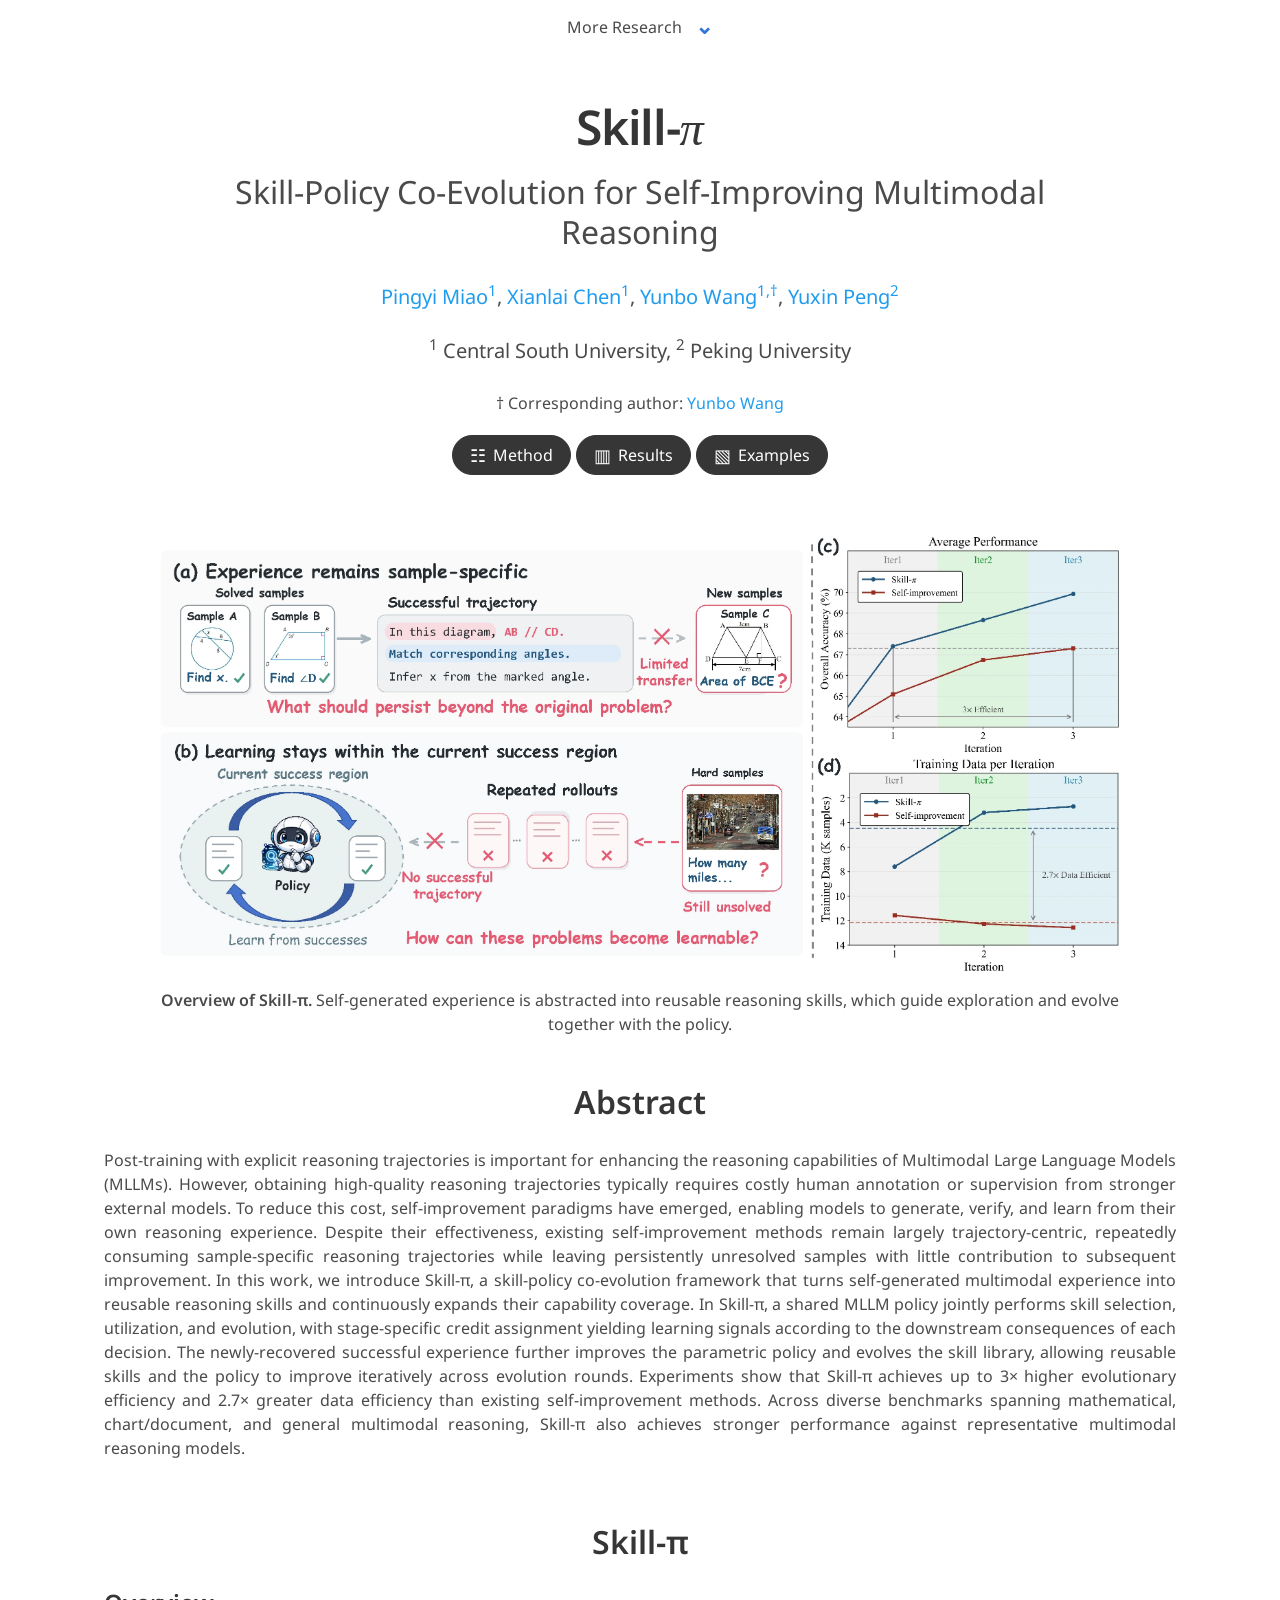
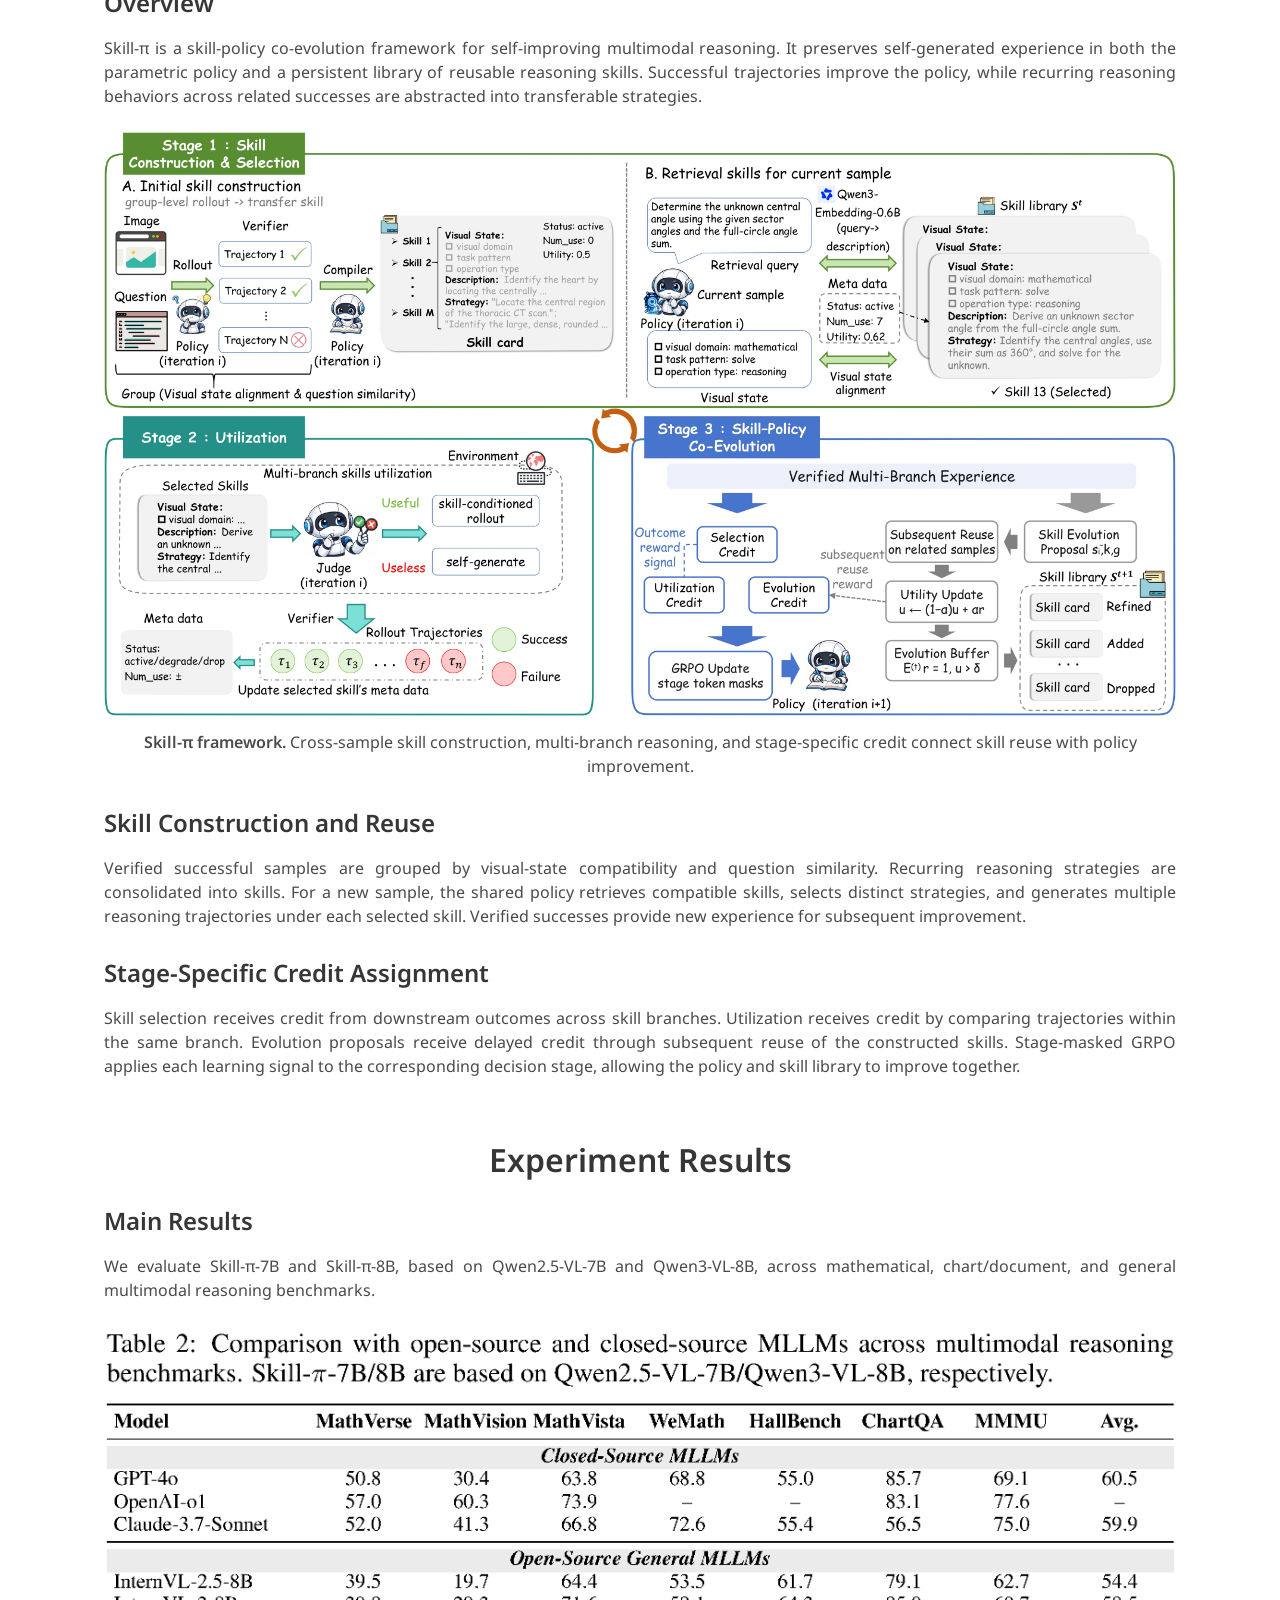
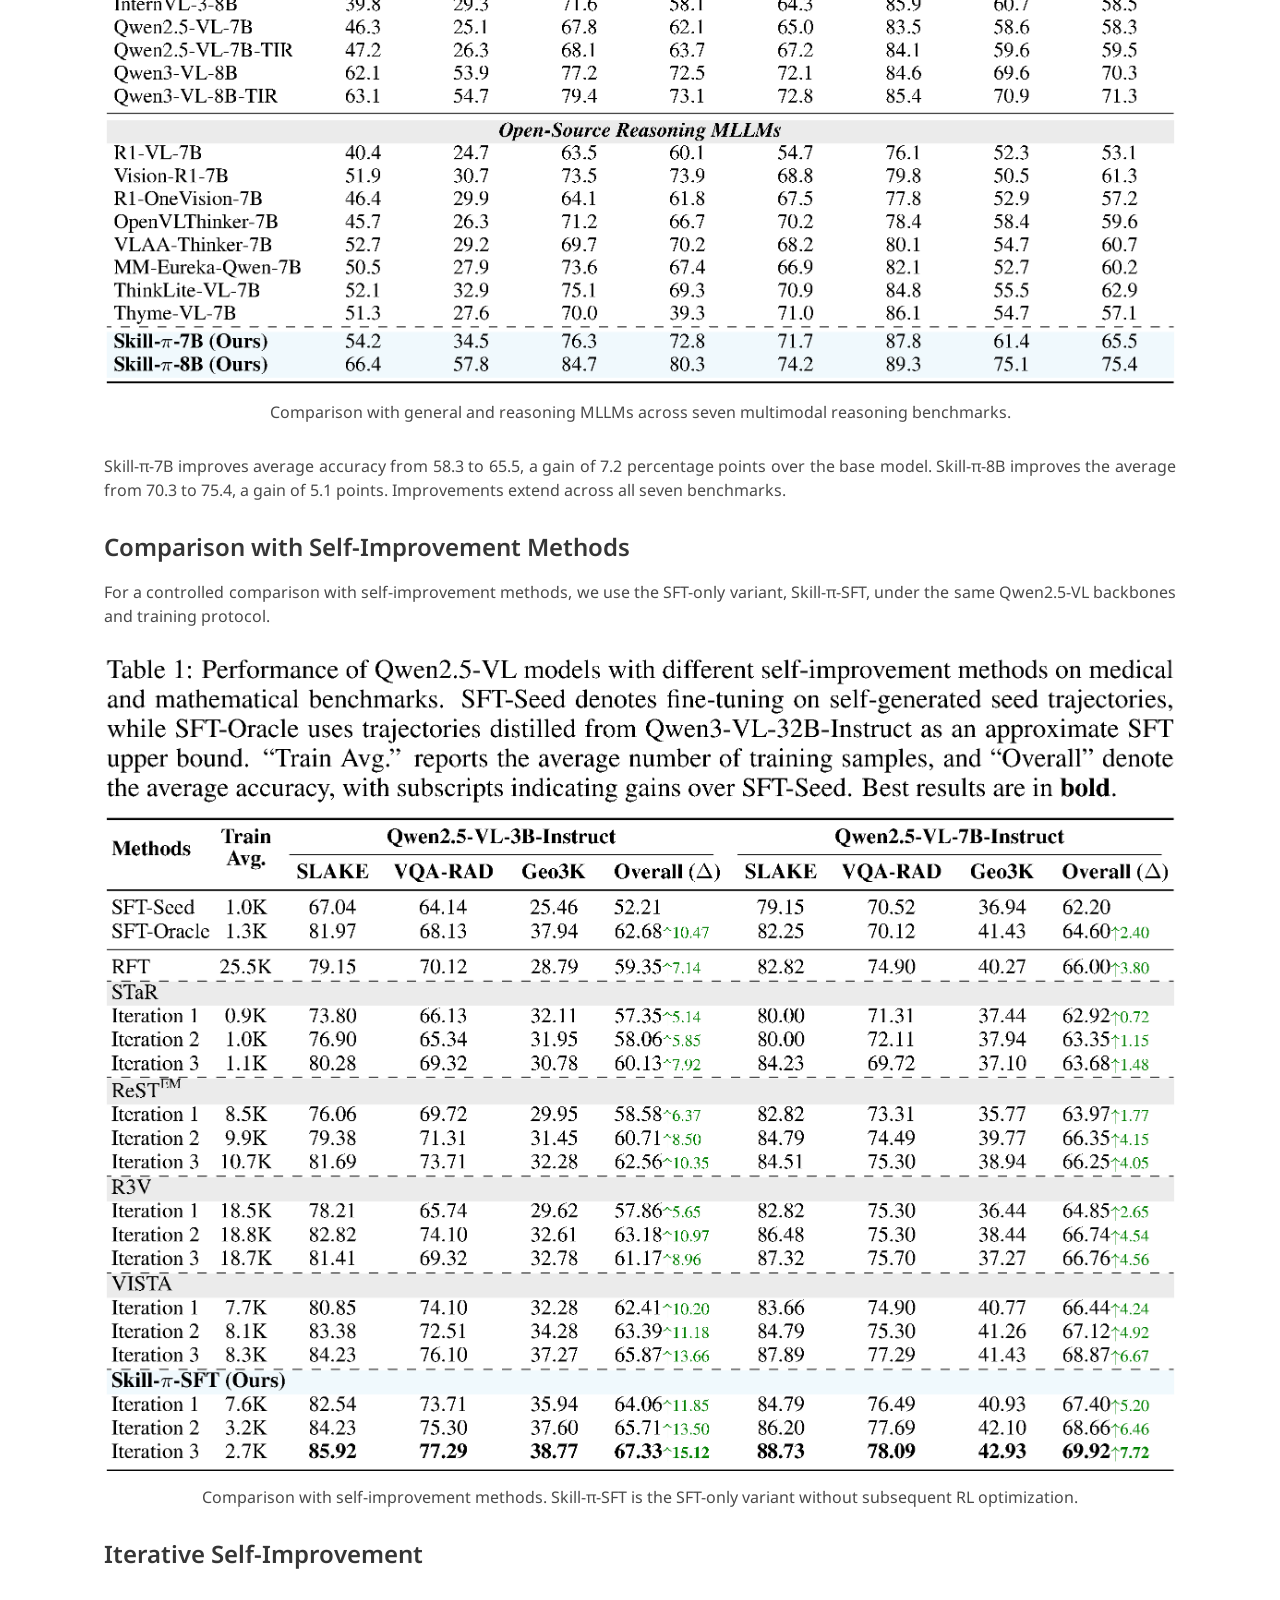
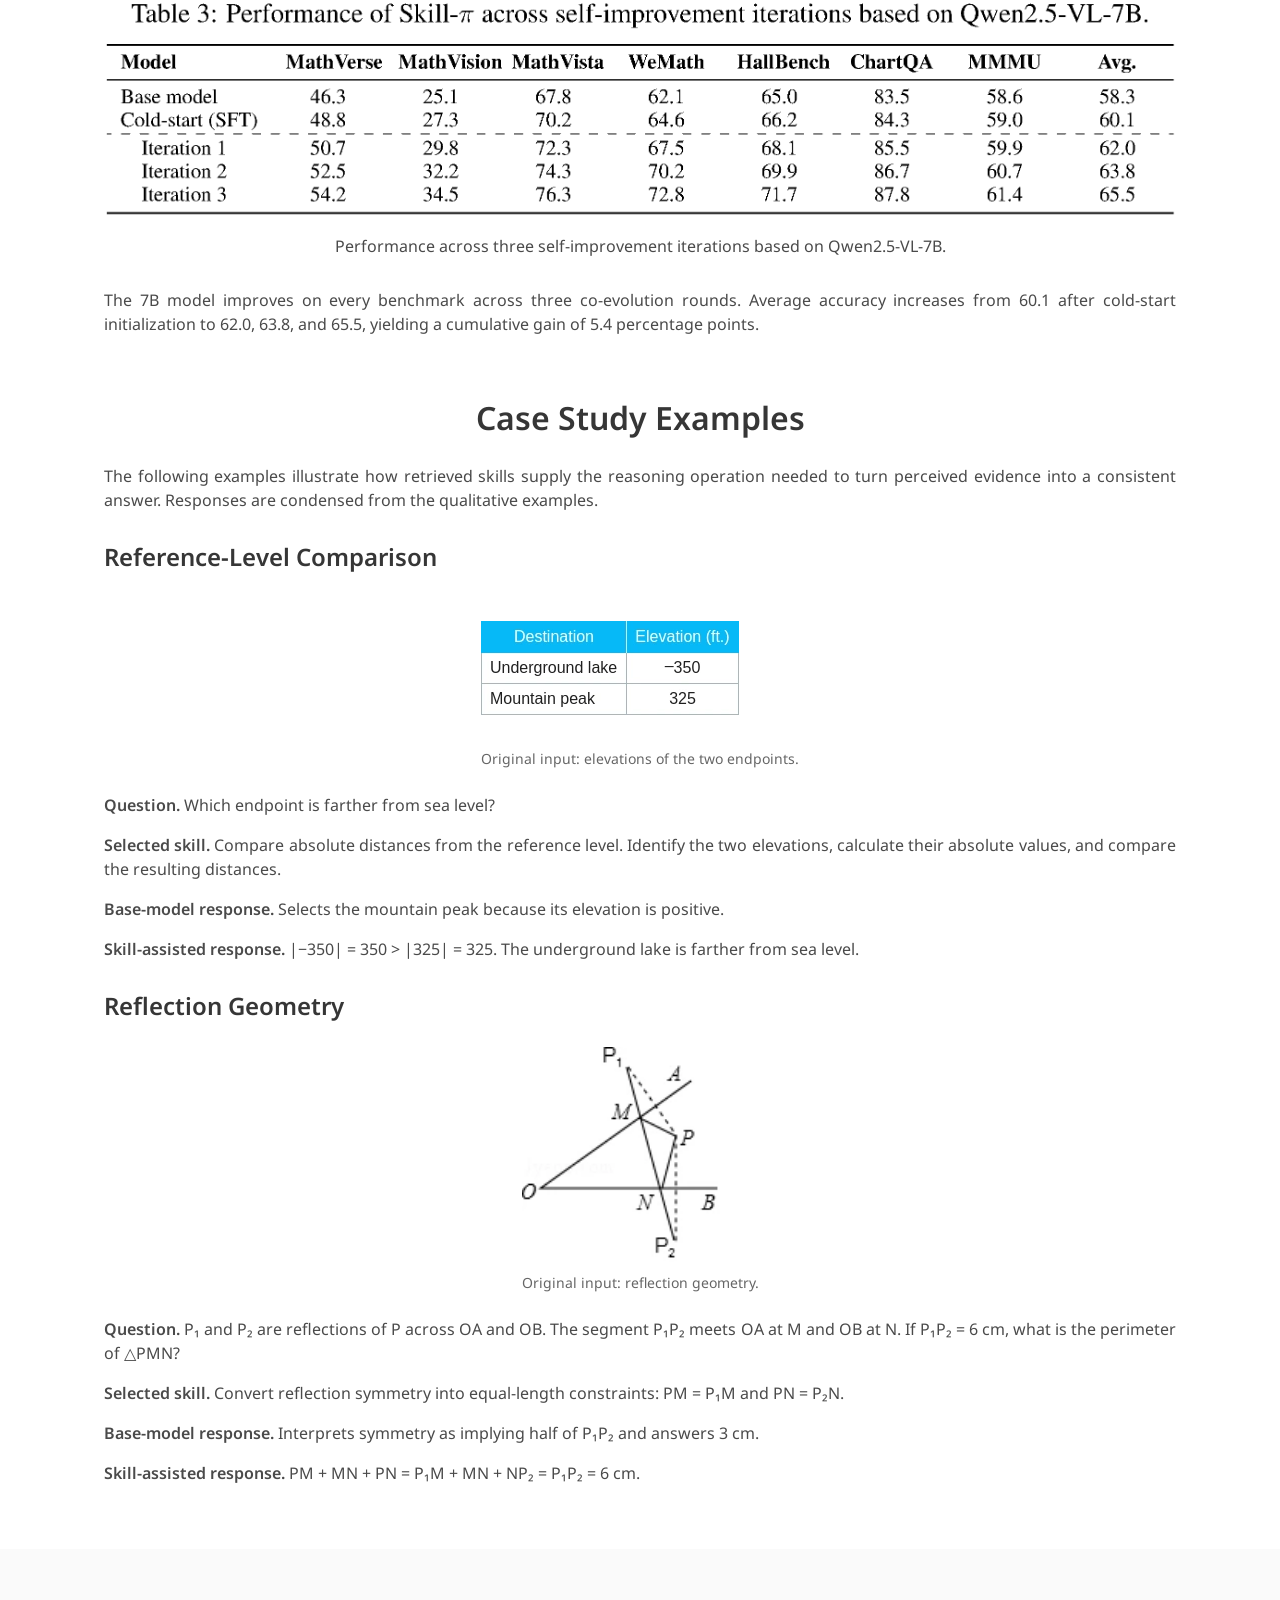
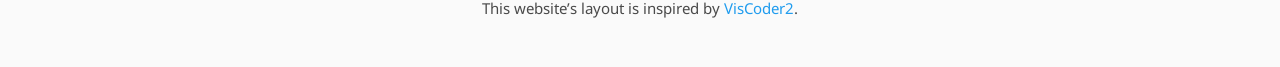
==== Skill-pi/index.html @ 2d47c93f "Publish Skill-pi project page" ====
<!doctype html>
<html lang="en">
<head>
  <meta charset="utf-8">
  <meta name="viewport" content="width=device-width, initial-scale=1">
  <meta name="theme-color" content="#ffffff">
  <meta name="description" content="Skill-π: Skill-Policy Co-Evolution for Self-Improving Multimodal Reasoning.">
  <meta property="og:title" content="Skill-π: Skill-Policy Co-Evolution">
  <meta property="og:description" content="Turning self-generated multimodal experience into reusable reasoning skills.">
  <meta property="og:type" content="website">
  <meta property="og:image" content="https://miaopingyi.github.io/Skill-pi/assets/motivation.webp">
  <meta property="og:url" content="https://miaopingyi.github.io/Skill-pi/">
  <link rel="canonical" href="https://miaopingyi.github.io/Skill-pi/">
  <title>Skill-π</title>
  <link rel="icon" href="assets/favicon.svg" type="image/svg+xml">
  <link rel="stylesheet" href="styles.css">
  <script src="app.js" defer></script>
</head>
<body>
  <a class="skip-link" href="#main">Skip to content</a>
  <nav class="top-navigation" aria-label="More research">
    <details class="research-menu"><summary>More Research <span aria-hidden="true">⌄</span></summary><div class="research-dropdown"><a href="https://github.com/Miaopingyi" target="_blank" rel="noopener noreferrer">Miaopingyi on GitHub</a></div></details>
  </nav>
  <main id="main">
    <header class="publication-header">
      <h1>Skill-<span class="pi">π</span></h1>
      <h2 class="publication-subtitle">Skill-Policy Co-Evolution for Self-Improving Multimodal Reasoning</h2>
      <div class="publication-authors">
        <a href="https://openreview.net/profile?id=~Pingyi_Miao1" target="_blank" rel="noopener noreferrer">Pingyi Miao<sup>1</sup></a>,
        <a href="https://openreview.net/profile?id=~Xianlai_Chen1" target="_blank" rel="noopener noreferrer">Xianlai Chen<sup>1</sup></a>,
        <a href="https://openreview.net/profile?id=~Yunbo_Wang5" target="_blank" rel="noopener noreferrer">Yunbo Wang<sup>1,†</sup></a>,
        <a href="https://openreview.net/profile?id=~Yuxin_Peng1" target="_blank" rel="noopener noreferrer">Yuxin Peng<sup>2</sup></a>
      </div>
      <p class="publication-affiliations"><span><sup>1</sup> Central South University</span>, <span><sup>2</sup> Peking University</span></p>
      <p class="correspondence">† Corresponding author: <a href="https://openreview.net/profile?id=~Yunbo_Wang5" target="_blank" rel="noopener noreferrer">Yunbo Wang</a></p>
      <div class="publication-links"><a href="#method"><span aria-hidden="true">☷</span> Method</a><a href="#results"><span aria-hidden="true">▥</span> Results</a><a href="#examples"><span aria-hidden="true">▧</span> Examples</a></div>
    </header>
    <div class="teaser"><figure>
      <button class="figure-link" data-image="assets/motivation.webp" data-kind="paper" data-alt="Figure 1. Sample-specific trajectories, unresolved problems, and evolutionary and data efficiency comparisons." aria-label="Enlarge motivation figure" title="Click to enlarge">
        <img src="assets/motivation.webp" width="2795" height="1271" alt="Figure 1. Sample-specific trajectories, unresolved problems, and evolutionary and data efficiency comparisons.">
      </button>
      <figcaption><b>Overview of Skill-π.</b> Self-generated experience is abstracted into reusable reasoning skills, which guide exploration and evolve together with the policy.</figcaption>
    </figure></div>

    <section class="paper-section" id="abstract">
      <h2>Abstract</h2>
      <div class="content"><p>Post-training with explicit reasoning trajectories is important for enhancing the reasoning capabilities of Multimodal Large Language Models (MLLMs). However, obtaining high-quality reasoning trajectories typically requires costly human annotation or supervision from stronger external models. To reduce this cost, self-improvement paradigms have emerged, enabling models to generate, verify, and learn from their own reasoning experience. Despite their effectiveness, existing self-improvement methods remain largely trajectory-centric, repeatedly consuming sample-specific reasoning trajectories while leaving persistently unresolved samples with little contribution to subsequent improvement. In this work, we introduce Skill-π, a skill-policy co-evolution framework that turns self-generated multimodal experience into reusable reasoning skills and continuously expands their capability coverage. In Skill-π, a shared MLLM policy jointly performs skill selection, utilization, and evolution, with stage-specific credit assignment yielding learning signals according to the downstream consequences of each decision. The newly-recovered successful experience further improves the parametric policy and evolves the skill library, allowing reusable skills and the policy to improve iteratively across evolution rounds. Experiments show that Skill-π achieves up to 3× higher evolutionary efficiency and 2.7× greater data efficiency than existing self-improvement methods. Across diverse benchmarks spanning mathematical, chart/document, and general multimodal reasoning, Skill-π also achieves stronger performance against representative multimodal reasoning models.</p></div>
    </section>

    <section class="paper-section" id="method">
      <h2>Skill-π</h2>
      <div class="content">
        <h3>Overview</h3>
        <p>Skill-π is a skill-policy co-evolution framework for self-improving multimodal reasoning. It preserves self-generated experience in both the parametric policy and a persistent library of reusable reasoning skills. Successful trajectories improve the policy, while recurring reasoning behaviors across related successes are abstracted into transferable strategies.</p>
        <figure>
      <button class="figure-link" data-image="assets/framework.webp" data-kind="paper" data-alt="Figure 2. Skill construction and selection, utilization, and skill-policy co-evolution with stage-specific credit." aria-label="Enlarge framework figure" title="Click to enlarge">
        <img src="assets/framework.webp" width="3600" height="1964" loading="lazy" alt="Figure 2. Skill construction and selection, utilization, and skill-policy co-evolution with stage-specific credit.">
      </button>
      <figcaption><b>Skill-π framework.</b> Cross-sample skill construction, multi-branch reasoning, and stage-specific credit connect skill reuse with policy improvement.</figcaption>
    </figure>
        <h3>Skill Construction and Reuse</h3>
        <p>Verified successful samples are grouped by visual-state compatibility and question similarity. Recurring reasoning strategies are consolidated into skills. For a new sample, the shared policy retrieves compatible skills, selects distinct strategies, and generates multiple reasoning trajectories under each selected skill. Verified successes provide new experience for subsequent improvement.</p>
        <h3>Stage-Specific Credit Assignment</h3>
        <p>Skill selection receives credit from downstream outcomes across skill branches. Utilization receives credit by comparing trajectories within the same branch. Evolution proposals receive delayed credit through subsequent reuse of the constructed skills. Stage-masked GRPO applies each learning signal to the corresponding decision stage, allowing the policy and skill library to improve together.</p>
      </div>
    </section>

    <section class="paper-section" id="results">
      <h2>Experiment Results</h2>
      <div class="content">
        <h3>Main Results</h3>
        <p>We evaluate Skill-π-7B and Skill-π-8B, based on Qwen2.5-VL-7B and Qwen3-VL-8B, across mathematical, chart/document, and general multimodal reasoning benchmarks.</p>
        <figure>
      <button class="figure-link" data-image="assets/main-results-table.webp" data-kind="paper" data-alt="Table 2. Accuracy of multimodal models on MathVerse, MathVision, MathVista, WeMath, HallBench, ChartQA and MMMU." aria-label="Enlarge main results table" title="Click to enlarge">
        <img src="assets/main-results-table.webp" width="2321" height="1429" loading="lazy" alt="Table 2. Accuracy of multimodal models on MathVerse, MathVision, MathVista, WeMath, HallBench, ChartQA and MMMU.">
      </button>
      <figcaption>Comparison with general and reasoning MLLMs across seven multimodal reasoning benchmarks.</figcaption>
    </figure>
        <p>Skill-π-7B improves average accuracy from 58.3 to 65.5, a gain of 7.2 percentage points over the base model. Skill-π-8B improves the average from 70.3 to 75.4, a gain of 5.1 points. Improvements extend across all seven benchmarks.</p>
        <h3>Comparison with Self-Improvement Methods</h3>
        <p>For a controlled comparison with self-improvement methods, we use the SFT-only variant, Skill-π-SFT, under the same Qwen2.5-VL backbones and training protocol.</p>
        <figure>
      <button class="figure-link" data-image="assets/self-improvement-table.webp" data-kind="paper" data-alt="Table 1. SFT-only self-improvement comparison with Qwen2.5-VL 3B and 7B on SLAKE, VQA-RAD and Geometry3K." aria-label="Enlarge self-improvement table" title="Click to enlarge">
        <img src="assets/self-improvement-table.webp" width="2321" height="1773" loading="lazy" alt="Table 1. SFT-only self-improvement comparison with Qwen2.5-VL 3B and 7B on SLAKE, VQA-RAD and Geometry3K.">
      </button>
      <figcaption>Comparison with self-improvement methods. Skill-π-SFT is the SFT-only variant without subsequent RL optimization.</figcaption>
    </figure>
        <h3>Iterative Self-Improvement</h3>
        <figure>
      <button class="figure-link" data-image="assets/iterations-table.webp" data-kind="paper" data-alt="Table 3. Average accuracy: base 58.3, cold-start 60.1, iteration 1 62.0, iteration 2 63.8, iteration 3 65.5." aria-label="Enlarge iteration results table" title="Click to enlarge">
        <img src="assets/iterations-table.webp" width="2321" height="490" loading="lazy" alt="Table 3. Average accuracy: base 58.3, cold-start 60.1, iteration 1 62.0, iteration 2 63.8, iteration 3 65.5.">
      </button>
      <figcaption>Performance across three self-improvement iterations based on Qwen2.5-VL-7B.</figcaption>
    </figure>
        <p>The 7B model improves on every benchmark across three co-evolution rounds. Average accuracy increases from 60.1 after cold-start initialization to 62.0, 63.8, and 65.5, yielding a cumulative gain of 5.4 percentage points.</p>
      </div>
    </section>

    <section class="paper-section" id="examples">
      <h2>Case Study Examples</h2>
      <div class="content">
        <p>The following examples illustrate how retrieved skills supply the reasoning operation needed to turn perceived evidence into a consistent answer. Responses are condensed from the qualitative examples.</p>
        <h3>Reference-Level Comparison</h3>
        <div class="case-image"><figure>
      <button class="figure-link" data-image="assets/elevation.webp" data-alt="Underground lake at minus 350 feet and mountain peak at 325 feet." aria-label="Enlarge elevation example" title="Click to enlarge">
        <img src="assets/elevation.webp" width="258" height="94" loading="lazy" alt="Underground lake at minus 350 feet and mountain peak at 325 feet.">
      </button>
      <figcaption>Original input: elevations of the two endpoints.</figcaption>
    </figure></div>
        <p><b>Question.</b> Which endpoint is farther from sea level?</p>
        <p><b>Selected skill.</b> Compare absolute distances from the reference level. Identify the two elevations, calculate their absolute values, and compare the resulting distances.</p>
        <p><b>Base-model response.</b> Selects the mountain peak because its elevation is positive.</p>
        <p><b>Skill-assisted response.</b> |−350| = 350 &gt; |325| = 325. The underground lake is farther from sea level.</p>
        <h3>Reflection Geometry</h3>
        <div class="case-image"><figure>
      <button class="figure-link" data-image="assets/geometry.webp" data-alt="Point P and its reflections P1 and P2 across OA and OB. The segment P1P2 meets the sides at M and N." aria-label="Enlarge geometry example" title="Click to enlarge">
        <img src="assets/geometry.webp" width="130" height="140" loading="lazy" alt="Point P and its reflections P1 and P2 across OA and OB. The segment P1P2 meets the sides at M and N.">
      </button>
      <figcaption>Original input: reflection geometry.</figcaption>
    </figure></div>
        <p><b>Question.</b> P₁ and P₂ are reflections of P across OA and OB. The segment P₁P₂ meets OA at M and OB at N. If P₁P₂ = 6 cm, what is the perimeter of △PMN?</p>
        <p><b>Selected skill.</b> Convert reflection symmetry into equal-length constraints: PM = P₁M and PN = P₂N.</p>
        <p><b>Base-model response.</b> Interprets symmetry as implying half of P₁P₂ and answers 3 cm.</p>
        <p><b>Skill-assisted response.</b> PM + MN + PN = P₁M + MN + NP₂ = P₁P₂ = 6 cm.</p>
      </div>
    </section>
  </main>
  <footer><p>This website’s layout is inspired by <a href="https://tiger-ai-lab.github.io/VisCoder2/" target="_blank" rel="noopener noreferrer">VisCoder2</a>.</p></footer>
  <dialog id="image-dialog" aria-label="Enlarged paper image"><button class="dialog-close" aria-label="Close enlarged image">×</button><img id="dialog-image" alt=""></dialog>
</body>
</html>
---- Skill-pi/styles.css ----
@font-face{font-family:'Noto Sans';font-style:normal;font-weight:400;font-display:swap;src:url('assets/fonts/noto-sans-regular.ttf') format('truetype')}
@font-face{font-family:'Noto Sans';font-style:normal;font-weight:600;font-display:swap;src:url('assets/fonts/noto-sans-semibold.ttf') format('truetype')}
*{box-sizing:border-box}html{scroll-behavior:smooth;scroll-padding-top:24px}body{margin:0;background:#fff;color:#4a4a4a;font-family:'Noto Sans',Arial,sans-serif;font-size:16px;line-height:1.5}a{color:#209cee;text-decoration:none}a:hover{color:#1676b6}h1,h2,h3,p,figure{margin:0}button{font:inherit;cursor:pointer}button,a,summary{-webkit-tap-highlight-color:transparent}button:focus-visible,a:focus-visible,summary:focus-visible{outline:3px solid #209cee;outline-offset:5px}sup{font-size:.75em;line-height:0;vertical-align:super}img{display:block;max-width:100%;height:auto}.skip-link{position:absolute;left:12px;top:-60px;padding:10px;background:#363636;color:#fff;z-index:20}.skip-link:focus{top:12px}
.top-navigation{height:52px;display:flex;justify-content:center;align-items:center;font-size:16px}.research-menu{position:relative}.research-menu summary{cursor:pointer;list-style:none;padding:10px 15px}.research-menu summary::-webkit-details-marker{display:none}.research-menu summary span{color:#3273dc;display:inline-block;font-size:22px;font-weight:600;margin-left:9px;vertical-align:-1px;line-height:1}.research-dropdown{position:absolute;z-index:5;top:44px;left:50%;transform:translateX(-50%);width:225px;padding:8px 0;background:#fff;box-shadow:0 8px 18px #0000001a;border:1px solid #eee}.research-dropdown a{display:block;font-size:14px;padding:10px 16px;color:#4a4a4a}.research-dropdown a:hover{background:#fafafa}
.publication-header{max-width:1008px;padding:48px 24px 0;margin:0 auto;text-align:center}.publication-header h1{font-family:'Noto Sans',Arial,sans-serif;font-size:48px;line-height:1.125;color:#363636;font-weight:600;margin-bottom:16px;letter-spacing:-1.3px}.pi{font-family:Georgia,'Times New Roman',serif;font-style:italic;font-weight:400;letter-spacing:0}.publication-subtitle{font-size:32px;line-height:1.25;font-weight:400;color:#4a4a4a;margin:0 auto 30px;max-width:950px}.publication-authors{font-size:20px;line-height:1.5;margin:0 auto;max-width:940px}.publication-authors a{white-space:nowrap}.publication-affiliations{font-size:20px;line-height:1.5;margin-top:24px}.publication-affiliations span{white-space:nowrap}.correspondence{font-size:16px;line-height:1.5;margin-top:25px}.publication-links{display:flex;justify-content:center;flex-wrap:wrap;gap:5px;margin-top:20px}.publication-links a{height:40px;border-radius:999px;background:#363636;color:#fff;border:1px solid #363636;padding:7px 17px;display:inline-flex;align-items:center;gap:7px;font-size:16px;line-height:24px}.publication-links a:hover{background:#292929}.publication-links span{font-size:18px;line-height:1}.teaser{max-width:1008px;padding:0 24px;margin:60px auto 0}.figure-link{display:block;background:transparent;border:0;padding:0;width:100%;text-align:inherit;color:inherit}.figure-link img{width:100%;height:auto}.figure-link:hover{cursor:zoom-in}.teaser figcaption{margin-top:16px;text-align:center;font-size:16px;line-height:1.5}
.paper-section{max-width:1120px;margin:0 auto;padding:48px 24px 0}.paper-section>h2{font-size:32px;font-weight:600;color:#363636;line-height:1.125;text-align:center;margin:0 0 28px}.content{text-align:justify;font-size:16px;line-height:1.5}.content p{margin:0 0 16px}.content h3{font-size:24px;color:#363636;font-weight:600;line-height:1.25;text-align:left;margin:30px 0 18px}.content h3:first-child{margin-top:0}.content b,.teaser b{font-weight:600}.content figure{margin:24px 0 30px}.content figcaption{text-align:center;font-size:16px;line-height:1.5;margin-top:14px}.case-image{display:flex;justify-content:center;margin:26px 0 24px}.case-image figure{margin:0;text-align:center}.case-image .figure-link{width:auto;min-height:140px;display:flex;align-items:center;justify-content:center}.case-image img{width:auto;max-width:100%;height:auto;max-height:260px;min-width:200px}.case-image figcaption{font-size:14px;color:#666;margin-top:10px}.paper-section:last-child{padding-bottom:48px}footer{background:#fafafa;padding:48px 24px;text-align:center;font-size:15px;color:#4a4a4a}footer p{max-width:1000px;margin:auto}
dialog{width:min(90vw,780px);max-width:90vw;max-height:90vh;border:0;padding:50px 24px 24px;overflow:auto;background:#fff}dialog::backdrop{background:#000000b3}dialog img{width:100%;max-width:600px;max-height:70vh;object-fit:contain;margin:auto}.dialog-close{position:sticky;display:block;margin:-42px 0 8px auto;top:0;width:34px;height:34px;background:#f5f5f5;border:0;border-radius:50%;font-size:26px;line-height:32px;color:#363636;z-index:2}.paper-dialog{width:min(96vw,1440px);max-width:96vw;max-height:94vh;overscroll-behavior:contain}.paper-dialog img{width:100%;min-width:1000px;max-width:none;max-height:none;height:auto;margin:0}
@media(max-width:768px){.publication-header{padding-top:36px}.publication-header h1{font-size:42px;line-height:1.2;margin-bottom:16px}.publication-subtitle{font-size:25px;line-height:1.4;margin-bottom:26px}.publication-authors{font-size:18px;line-height:1.9}.publication-affiliations{font-size:17px;line-height:1.8;margin-top:20px}.correspondence{font-size:14px;margin-top:20px}.publication-links{gap:7px;margin-top:20px}.publication-links a{font-size:14px;padding:7px 14px;height:38px}.teaser{margin-top:42px}.teaser figcaption{font-size:15px;line-height:1.6}.paper-section{padding-top:40px}.paper-section>h2{font-size:28px;margin-bottom:24px}.content h3{font-size:22px;margin-top:28px}.content{text-align:left;font-size:16px;line-height:1.6}.content figcaption{font-size:14px;line-height:1.6}.content figure{margin:24px 0}.publication-affiliations span{white-space:normal}.paper-dialog{padding-left:14px;padding-right:14px}.paper-dialog img{min-width:950px}footer{font-size:14px;padding:36px 24px}.case-image img{min-width:180px;max-width:280px}}
@media(prefers-reduced-motion:reduce){html{scroll-behavior:auto}}
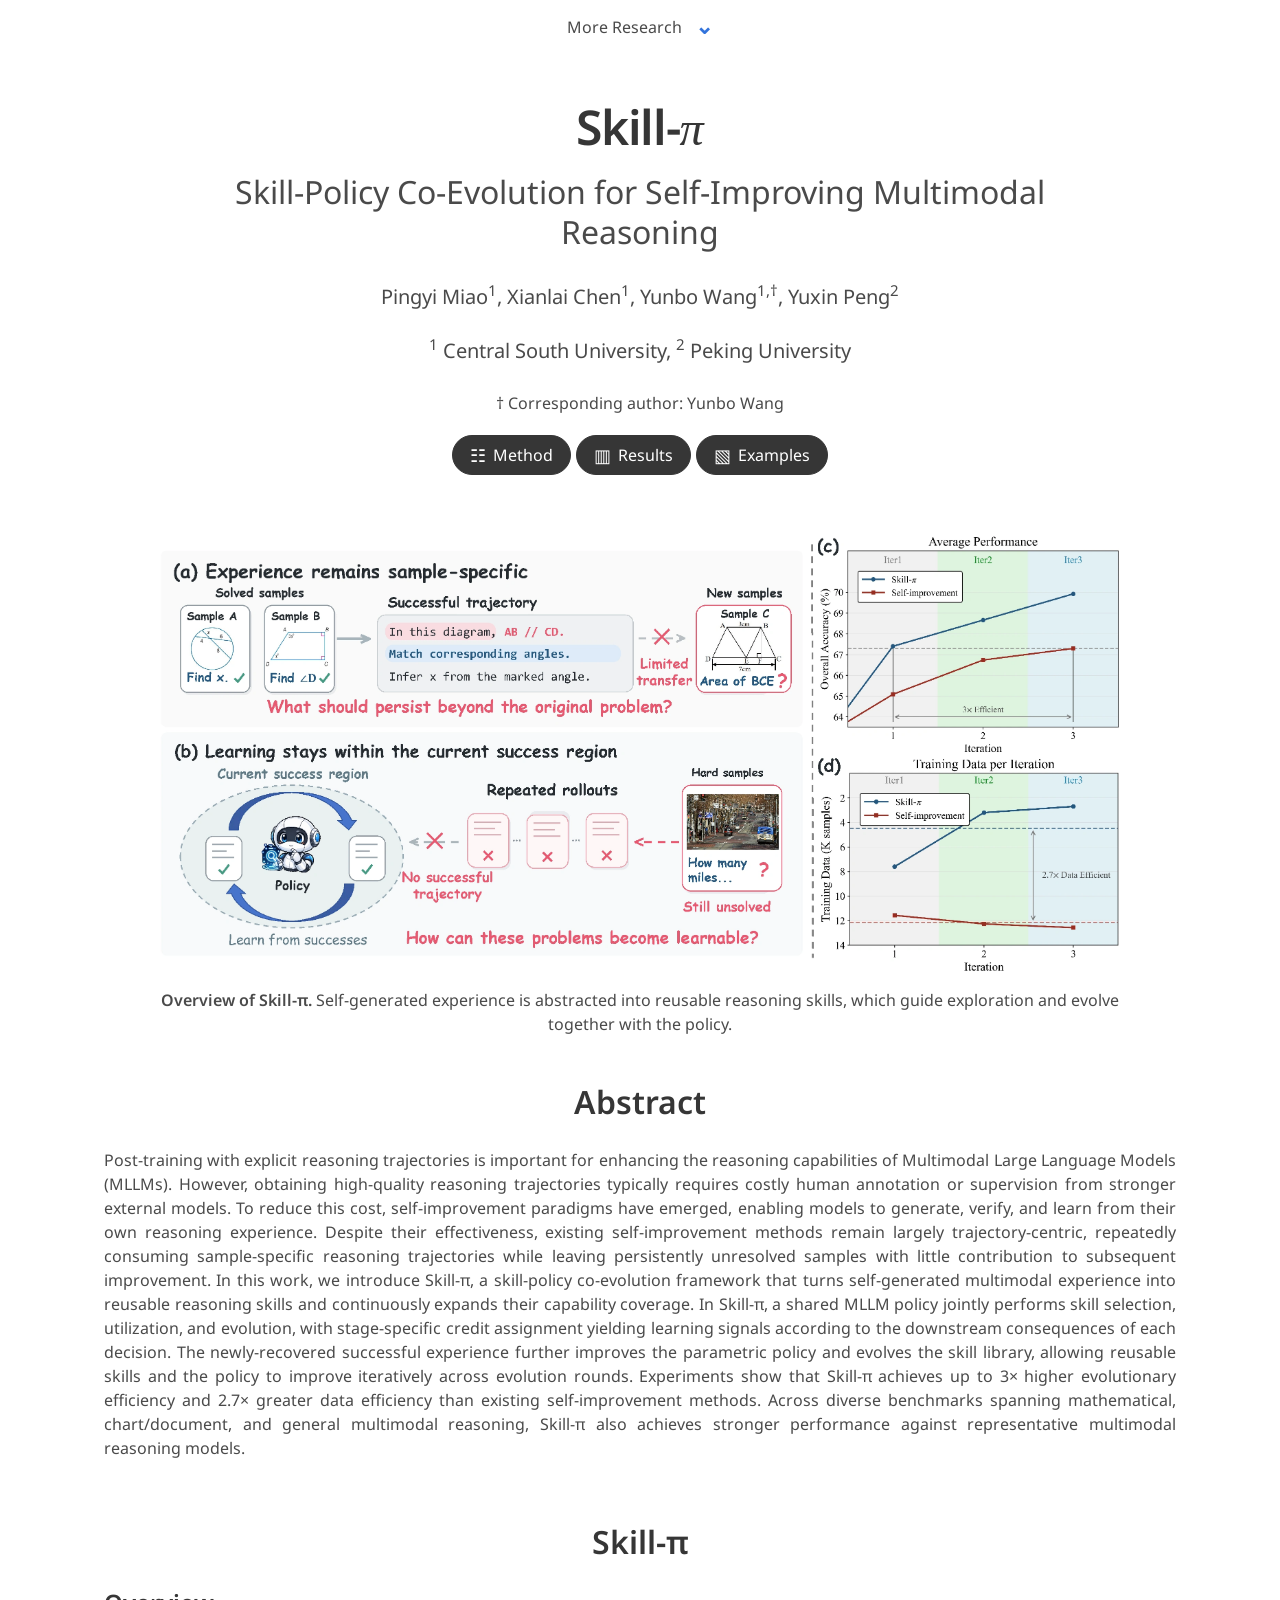
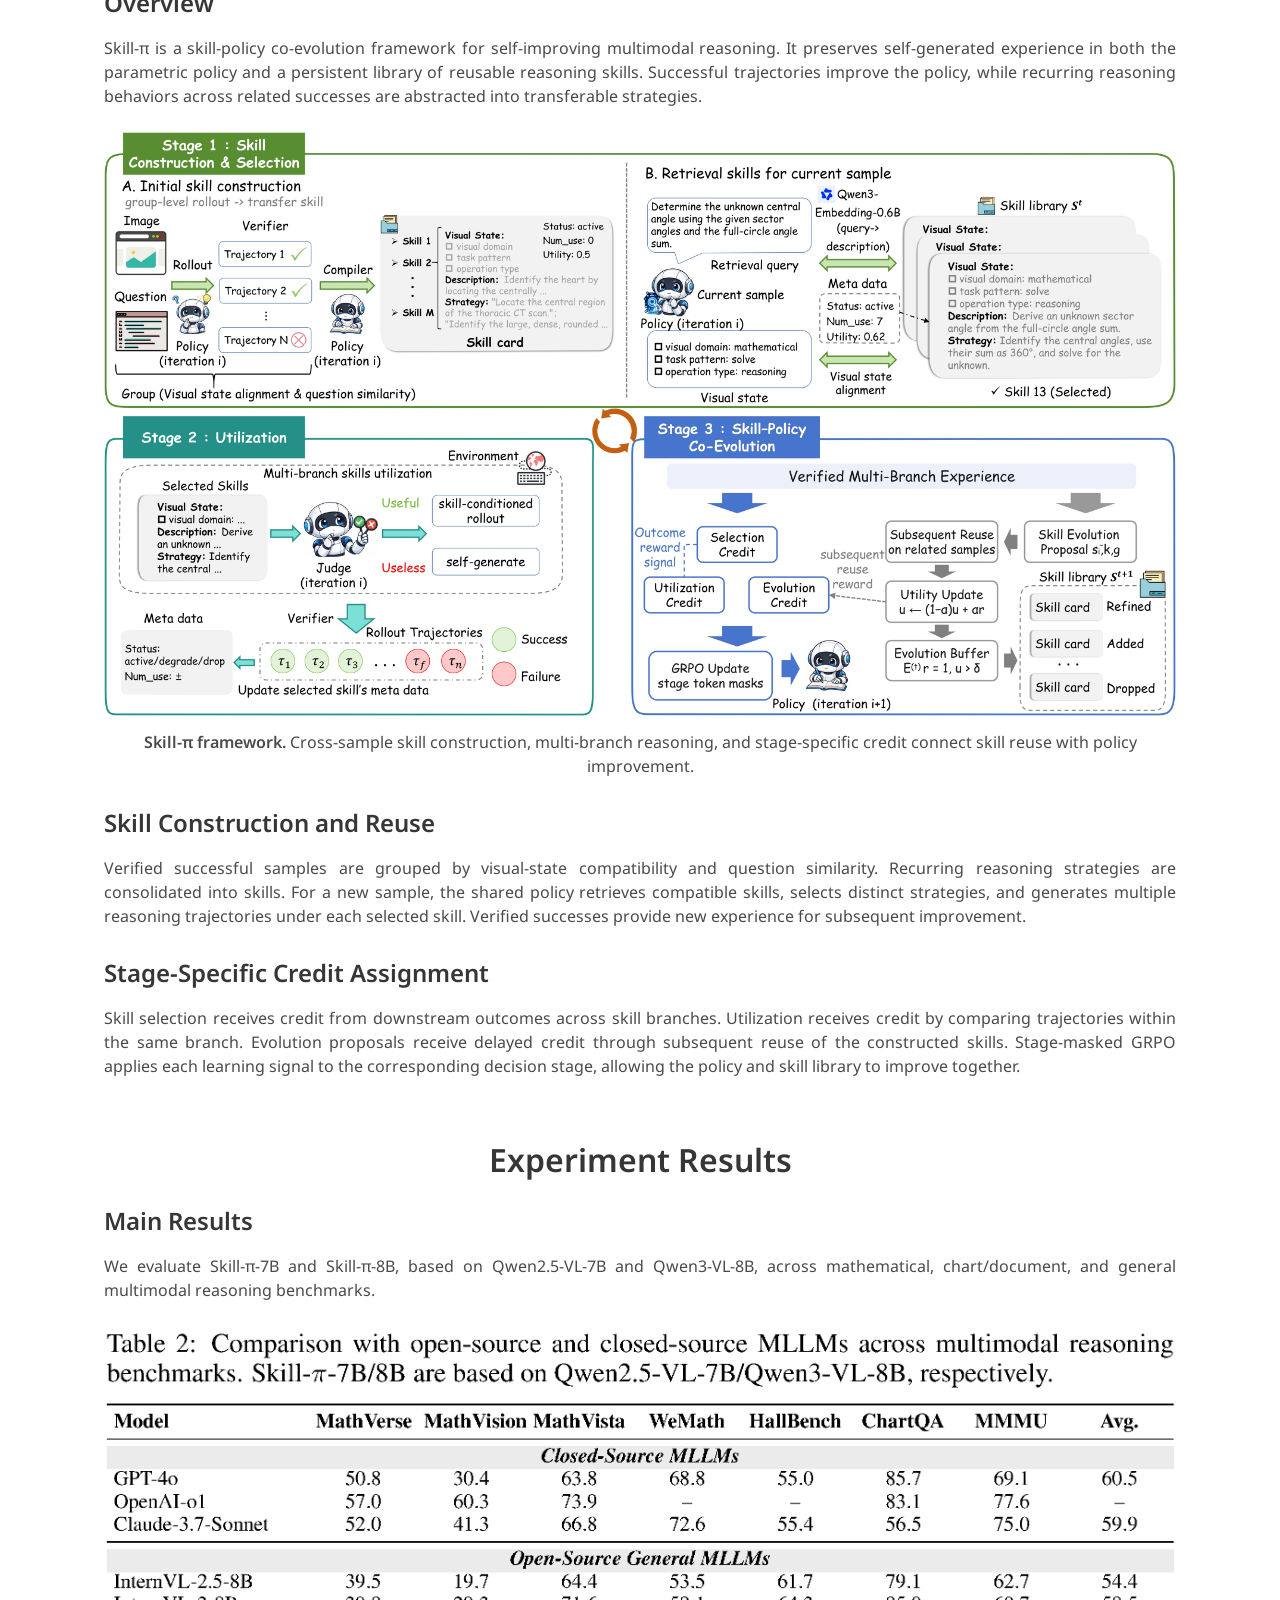
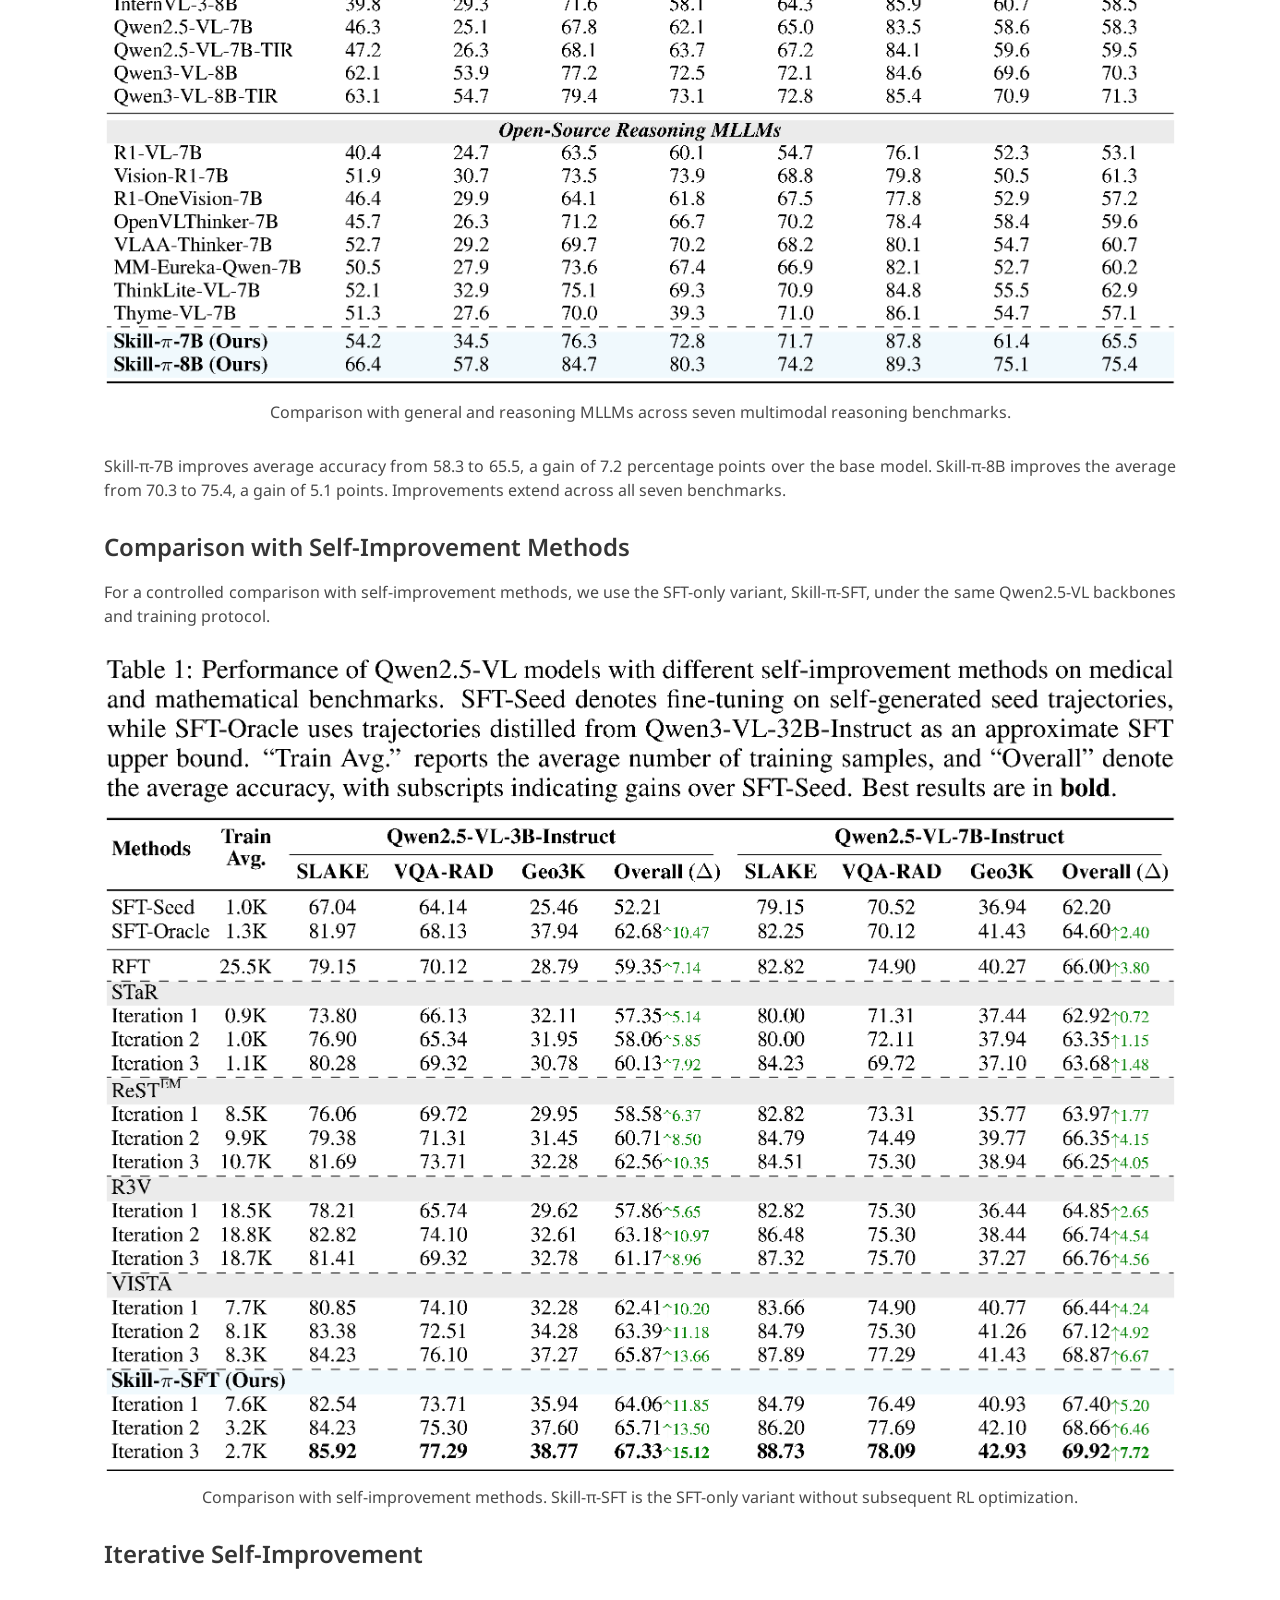
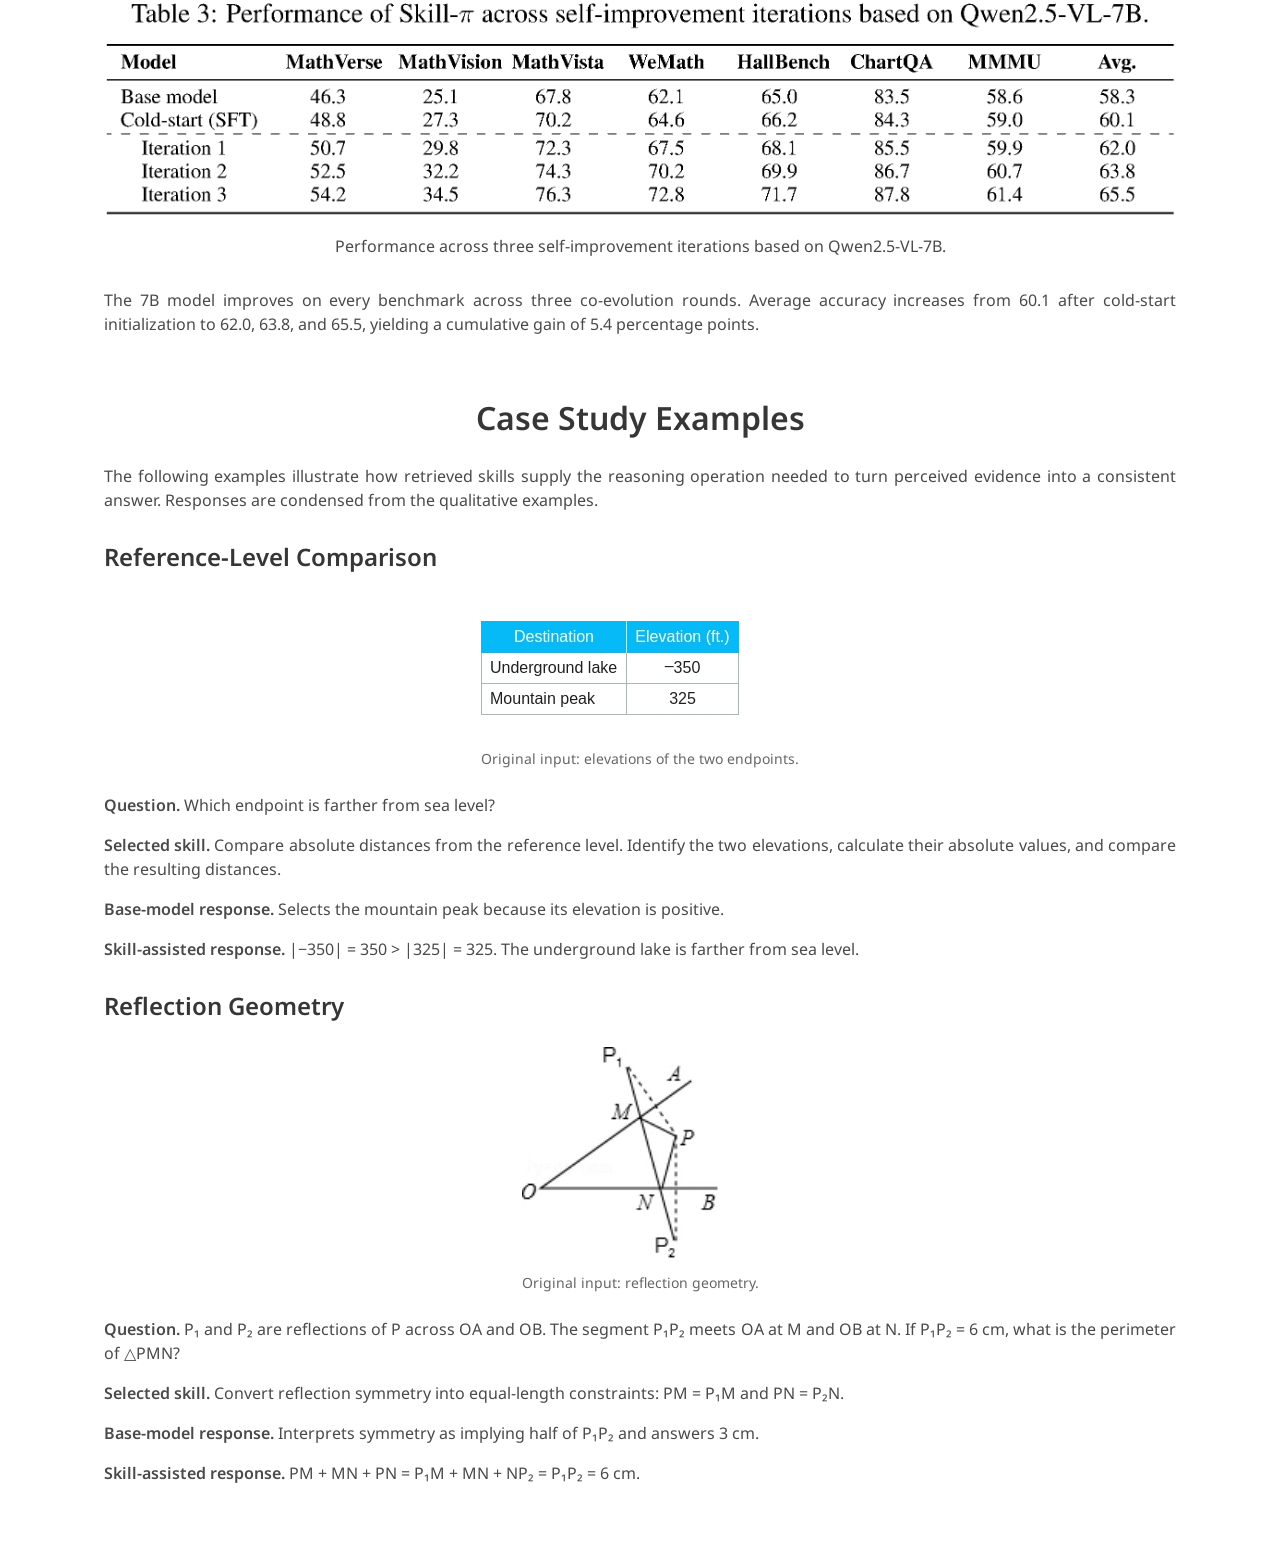
==== commit ac85e797: "Remove footer and author profile links" ====
--- a/Skill-pi/index.html
+++ b/Skill-pi/index.html
@@ -1,131 +1,130 @@
-<!doctype html>
-<html lang="en">
-<head>
-  <meta charset="utf-8">
-  <meta name="viewport" content="width=device-width, initial-scale=1">
-  <meta name="theme-color" content="#ffffff">
-  <meta name="description" content="Skill-π: Skill-Policy Co-Evolution for Self-Improving Multimodal Reasoning.">
-  <meta property="og:title" content="Skill-π: Skill-Policy Co-Evolution">
-  <meta property="og:description" content="Turning self-generated multimodal experience into reusable reasoning skills.">
-  <meta property="og:type" content="website">
-  <meta property="og:image" content="https://miaopingyi.github.io/Skill-pi/assets/motivation.webp">
-  <meta property="og:url" content="https://miaopingyi.github.io/Skill-pi/">
-  <link rel="canonical" href="https://miaopingyi.github.io/Skill-pi/">
-  <title>Skill-π</title>
-  <link rel="icon" href="assets/favicon.svg" type="image/svg+xml">
-  <link rel="stylesheet" href="styles.css">
-  <script src="app.js" defer></script>
-</head>
-<body>
-  <a class="skip-link" href="#main">Skip to content</a>
-  <nav class="top-navigation" aria-label="More research">
-    <details class="research-menu"><summary>More Research <span aria-hidden="true">⌄</span></summary><div class="research-dropdown"><a href="https://github.com/Miaopingyi" target="_blank" rel="noopener noreferrer">Miaopingyi on GitHub</a></div></details>
-  </nav>
-  <main id="main">
-    <header class="publication-header">
-      <h1>Skill-<span class="pi">π</span></h1>
-      <h2 class="publication-subtitle">Skill-Policy Co-Evolution for Self-Improving Multimodal Reasoning</h2>
-      <div class="publication-authors">
-        <a href="https://openreview.net/profile?id=~Pingyi_Miao1" target="_blank" rel="noopener noreferrer">Pingyi Miao<sup>1</sup></a>,
-        <a href="https://openreview.net/profile?id=~Xianlai_Chen1" target="_blank" rel="noopener noreferrer">Xianlai Chen<sup>1</sup></a>,
-        <a href="https://openreview.net/profile?id=~Yunbo_Wang5" target="_blank" rel="noopener noreferrer">Yunbo Wang<sup>1,†</sup></a>,
-        <a href="https://openreview.net/profile?id=~Yuxin_Peng1" target="_blank" rel="noopener noreferrer">Yuxin Peng<sup>2</sup></a>
-      </div>
-      <p class="publication-affiliations"><span><sup>1</sup> Central South University</span>, <span><sup>2</sup> Peking University</span></p>
-      <p class="correspondence">† Corresponding author: <a href="https://openreview.net/profile?id=~Yunbo_Wang5" target="_blank" rel="noopener noreferrer">Yunbo Wang</a></p>
-      <div class="publication-links"><a href="#method"><span aria-hidden="true">☷</span> Method</a><a href="#results"><span aria-hidden="true">▥</span> Results</a><a href="#examples"><span aria-hidden="true">▧</span> Examples</a></div>
-    </header>
-    <div class="teaser"><figure>
-      <button class="figure-link" data-image="assets/motivation.webp" data-kind="paper" data-alt="Figure 1. Sample-specific trajectories, unresolved problems, and evolutionary and data efficiency comparisons." aria-label="Enlarge motivation figure" title="Click to enlarge">
-        <img src="assets/motivation.webp" width="2795" height="1271" alt="Figure 1. Sample-specific trajectories, unresolved problems, and evolutionary and data efficiency comparisons.">
-      </button>
-      <figcaption><b>Overview of Skill-π.</b> Self-generated experience is abstracted into reusable reasoning skills, which guide exploration and evolve together with the policy.</figcaption>
-    </figure></div>
-
-    <section class="paper-section" id="abstract">
-      <h2>Abstract</h2>
-      <div class="content"><p>Post-training with explicit reasoning trajectories is important for enhancing the reasoning capabilities of Multimodal Large Language Models (MLLMs). However, obtaining high-quality reasoning trajectories typically requires costly human annotation or supervision from stronger external models. To reduce this cost, self-improvement paradigms have emerged, enabling models to generate, verify, and learn from their own reasoning experience. Despite their effectiveness, existing self-improvement methods remain largely trajectory-centric, repeatedly consuming sample-specific reasoning trajectories while leaving persistently unresolved samples with little contribution to subsequent improvement. In this work, we introduce Skill-π, a skill-policy co-evolution framework that turns self-generated multimodal experience into reusable reasoning skills and continuously expands their capability coverage. In Skill-π, a shared MLLM policy jointly performs skill selection, utilization, and evolution, with stage-specific credit assignment yielding learning signals according to the downstream consequences of each decision. The newly-recovered successful experience further improves the parametric policy and evolves the skill library, allowing reusable skills and the policy to improve iteratively across evolution rounds. Experiments show that Skill-π achieves up to 3× higher evolutionary efficiency and 2.7× greater data efficiency than existing self-improvement methods. Across diverse benchmarks spanning mathematical, chart/document, and general multimodal reasoning, Skill-π also achieves stronger performance against representative multimodal reasoning models.</p></div>
-    </section>
-
-    <section class="paper-section" id="method">
-      <h2>Skill-π</h2>
-      <div class="content">
-        <h3>Overview</h3>
-        <p>Skill-π is a skill-policy co-evolution framework for self-improving multimodal reasoning. It preserves self-generated experience in both the parametric policy and a persistent library of reusable reasoning skills. Successful trajectories improve the policy, while recurring reasoning behaviors across related successes are abstracted into transferable strategies.</p>
-        <figure>
-      <button class="figure-link" data-image="assets/framework.webp" data-kind="paper" data-alt="Figure 2. Skill construction and selection, utilization, and skill-policy co-evolution with stage-specific credit." aria-label="Enlarge framework figure" title="Click to enlarge">
-        <img src="assets/framework.webp" width="3600" height="1964" loading="lazy" alt="Figure 2. Skill construction and selection, utilization, and skill-policy co-evolution with stage-specific credit.">
-      </button>
-      <figcaption><b>Skill-π framework.</b> Cross-sample skill construction, multi-branch reasoning, and stage-specific credit connect skill reuse with policy improvement.</figcaption>
-    </figure>
-        <h3>Skill Construction and Reuse</h3>
-        <p>Verified successful samples are grouped by visual-state compatibility and question similarity. Recurring reasoning strategies are consolidated into skills. For a new sample, the shared policy retrieves compatible skills, selects distinct strategies, and generates multiple reasoning trajectories under each selected skill. Verified successes provide new experience for subsequent improvement.</p>
-        <h3>Stage-Specific Credit Assignment</h3>
-        <p>Skill selection receives credit from downstream outcomes across skill branches. Utilization receives credit by comparing trajectories within the same branch. Evolution proposals receive delayed credit through subsequent reuse of the constructed skills. Stage-masked GRPO applies each learning signal to the corresponding decision stage, allowing the policy and skill library to improve together.</p>
-      </div>
-    </section>
-
-    <section class="paper-section" id="results">
-      <h2>Experiment Results</h2>
-      <div class="content">
-        <h3>Main Results</h3>
-        <p>We evaluate Skill-π-7B and Skill-π-8B, based on Qwen2.5-VL-7B and Qwen3-VL-8B, across mathematical, chart/document, and general multimodal reasoning benchmarks.</p>
-        <figure>
-      <button class="figure-link" data-image="assets/main-results-table.webp" data-kind="paper" data-alt="Table 2. Accuracy of multimodal models on MathVerse, MathVision, MathVista, WeMath, HallBench, ChartQA and MMMU." aria-label="Enlarge main results table" title="Click to enlarge">
-        <img src="assets/main-results-table.webp" width="2321" height="1429" loading="lazy" alt="Table 2. Accuracy of multimodal models on MathVerse, MathVision, MathVista, WeMath, HallBench, ChartQA and MMMU.">
-      </button>
-      <figcaption>Comparison with general and reasoning MLLMs across seven multimodal reasoning benchmarks.</figcaption>
-    </figure>
-        <p>Skill-π-7B improves average accuracy from 58.3 to 65.5, a gain of 7.2 percentage points over the base model. Skill-π-8B improves the average from 70.3 to 75.4, a gain of 5.1 points. Improvements extend across all seven benchmarks.</p>
-        <h3>Comparison with Self-Improvement Methods</h3>
-        <p>For a controlled comparison with self-improvement methods, we use the SFT-only variant, Skill-π-SFT, under the same Qwen2.5-VL backbones and training protocol.</p>
-        <figure>
-      <button class="figure-link" data-image="assets/self-improvement-table.webp" data-kind="paper" data-alt="Table 1. SFT-only self-improvement comparison with Qwen2.5-VL 3B and 7B on SLAKE, VQA-RAD and Geometry3K." aria-label="Enlarge self-improvement table" title="Click to enlarge">
-        <img src="assets/self-improvement-table.webp" width="2321" height="1773" loading="lazy" alt="Table 1. SFT-only self-improvement comparison with Qwen2.5-VL 3B and 7B on SLAKE, VQA-RAD and Geometry3K.">
-      </button>
-      <figcaption>Comparison with self-improvement methods. Skill-π-SFT is the SFT-only variant without subsequent RL optimization.</figcaption>
-    </figure>
-        <h3>Iterative Self-Improvement</h3>
-        <figure>
-      <button class="figure-link" data-image="assets/iterations-table.webp" data-kind="paper" data-alt="Table 3. Average accuracy: base 58.3, cold-start 60.1, iteration 1 62.0, iteration 2 63.8, iteration 3 65.5." aria-label="Enlarge iteration results table" title="Click to enlarge">
-        <img src="assets/iterations-table.webp" width="2321" height="490" loading="lazy" alt="Table 3. Average accuracy: base 58.3, cold-start 60.1, iteration 1 62.0, iteration 2 63.8, iteration 3 65.5.">
-      </button>
-      <figcaption>Performance across three self-improvement iterations based on Qwen2.5-VL-7B.</figcaption>
-    </figure>
-        <p>The 7B model improves on every benchmark across three co-evolution rounds. Average accuracy increases from 60.1 after cold-start initialization to 62.0, 63.8, and 65.5, yielding a cumulative gain of 5.4 percentage points.</p>
-      </div>
-    </section>
-
-    <section class="paper-section" id="examples">
-      <h2>Case Study Examples</h2>
-      <div class="content">
-        <p>The following examples illustrate how retrieved skills supply the reasoning operation needed to turn perceived evidence into a consistent answer. Responses are condensed from the qualitative examples.</p>
-        <h3>Reference-Level Comparison</h3>
-        <div class="case-image"><figure>
-      <button class="figure-link" data-image="assets/elevation.webp" data-alt="Underground lake at minus 350 feet and mountain peak at 325 feet." aria-label="Enlarge elevation example" title="Click to enlarge">
-        <img src="assets/elevation.webp" width="258" height="94" loading="lazy" alt="Underground lake at minus 350 feet and mountain peak at 325 feet.">
-      </button>
-      <figcaption>Original input: elevations of the two endpoints.</figcaption>
-    </figure></div>
-        <p><b>Question.</b> Which endpoint is farther from sea level?</p>
-        <p><b>Selected skill.</b> Compare absolute distances from the reference level. Identify the two elevations, calculate their absolute values, and compare the resulting distances.</p>
-        <p><b>Base-model response.</b> Selects the mountain peak because its elevation is positive.</p>
-        <p><b>Skill-assisted response.</b> |−350| = 350 &gt; |325| = 325. The underground lake is farther from sea level.</p>
-        <h3>Reflection Geometry</h3>
-        <div class="case-image"><figure>
-      <button class="figure-link" data-image="assets/geometry.webp" data-alt="Point P and its reflections P1 and P2 across OA and OB. The segment P1P2 meets the sides at M and N." aria-label="Enlarge geometry example" title="Click to enlarge">
-        <img src="assets/geometry.webp" width="130" height="140" loading="lazy" alt="Point P and its reflections P1 and P2 across OA and OB. The segment P1P2 meets the sides at M and N.">
-      </button>
-      <figcaption>Original input: reflection geometry.</figcaption>
-    </figure></div>
-        <p><b>Question.</b> P₁ and P₂ are reflections of P across OA and OB. The segment P₁P₂ meets OA at M and OB at N. If P₁P₂ = 6 cm, what is the perimeter of △PMN?</p>
-        <p><b>Selected skill.</b> Convert reflection symmetry into equal-length constraints: PM = P₁M and PN = P₂N.</p>
-        <p><b>Base-model response.</b> Interprets symmetry as implying half of P₁P₂ and answers 3 cm.</p>
-        <p><b>Skill-assisted response.</b> PM + MN + PN = P₁M + MN + NP₂ = P₁P₂ = 6 cm.</p>
-      </div>
-    </section>
-  </main>
-  <footer><p>This website’s layout is inspired by <a href="https://tiger-ai-lab.github.io/VisCoder2/" target="_blank" rel="noopener noreferrer">VisCoder2</a>.</p></footer>
-  <dialog id="image-dialog" aria-label="Enlarged paper image"><button class="dialog-close" aria-label="Close enlarged image">×</button><img id="dialog-image" alt=""></dialog>
-</body>
-</html>
+<!doctype html>
+<html lang="en">
+<head>
+  <meta charset="utf-8">
+  <meta name="viewport" content="width=device-width, initial-scale=1">
+  <meta name="theme-color" content="#ffffff">
+  <meta name="description" content="Skill-π: Skill-Policy Co-Evolution for Self-Improving Multimodal Reasoning.">
+  <meta property="og:title" content="Skill-π: Skill-Policy Co-Evolution">
+  <meta property="og:description" content="Turning self-generated multimodal experience into reusable reasoning skills.">
+  <meta property="og:type" content="website">
+  <meta property="og:image" content="https://miaopingyi.github.io/Skill-pi/assets/motivation.webp">
+  <meta property="og:url" content="https://miaopingyi.github.io/Skill-pi/">
+  <link rel="canonical" href="https://miaopingyi.github.io/Skill-pi/">
+  <title>Skill-π</title>
+  <link rel="icon" href="assets/favicon.svg" type="image/svg+xml">
+  <link rel="stylesheet" href="styles.css">
+  <script src="app.js" defer></script>
+</head>
+<body>
+  <a class="skip-link" href="#main">Skip to content</a>
+  <nav class="top-navigation" aria-label="More research">
+    <details class="research-menu"><summary>More Research <span aria-hidden="true">⌄</span></summary><div class="research-dropdown"><a href="https://github.com/Miaopingyi" target="_blank" rel="noopener noreferrer">Miaopingyi on GitHub</a></div></details>
+  </nav>
+  <main id="main">
+    <header class="publication-header">
+      <h1>Skill-<span class="pi">π</span></h1>
+      <h2 class="publication-subtitle">Skill-Policy Co-Evolution for Self-Improving Multimodal Reasoning</h2>
+      <div class="publication-authors">
+        <span>Pingyi Miao<sup>1</sup></span>,
+        <span>Xianlai Chen<sup>1</sup></span>,
+        <span>Yunbo Wang<sup>1,†</sup></span>,
+        <span>Yuxin Peng<sup>2</sup></span>
+      </div>
+      <p class="publication-affiliations"><span><sup>1</sup> Central South University</span>, <span><sup>2</sup> Peking University</span></p>
+      <p class="correspondence">† Corresponding author: <span>Yunbo Wang</span></p>
+      <div class="publication-links"><a href="#method"><span aria-hidden="true">☷</span> Method</a><a href="#results"><span aria-hidden="true">▥</span> Results</a><a href="#examples"><span aria-hidden="true">▧</span> Examples</a></div>
+    </header>
+    <div class="teaser"><figure>
+      <button class="figure-link" data-image="assets/motivation.webp" data-kind="paper" data-alt="Figure 1. Sample-specific trajectories, unresolved problems, and evolutionary and data efficiency comparisons." aria-label="Enlarge motivation figure" title="Click to enlarge">
+        <img src="assets/motivation.webp" width="2795" height="1271" alt="Figure 1. Sample-specific trajectories, unresolved problems, and evolutionary and data efficiency comparisons.">
+      </button>
+      <figcaption><b>Overview of Skill-π.</b> Self-generated experience is abstracted into reusable reasoning skills, which guide exploration and evolve together with the policy.</figcaption>
+    </figure></div>
+
+    <section class="paper-section" id="abstract">
+      <h2>Abstract</h2>
+      <div class="content"><p>Post-training with explicit reasoning trajectories is important for enhancing the reasoning capabilities of Multimodal Large Language Models (MLLMs). However, obtaining high-quality reasoning trajectories typically requires costly human annotation or supervision from stronger external models. To reduce this cost, self-improvement paradigms have emerged, enabling models to generate, verify, and learn from their own reasoning experience. Despite their effectiveness, existing self-improvement methods remain largely trajectory-centric, repeatedly consuming sample-specific reasoning trajectories while leaving persistently unresolved samples with little contribution to subsequent improvement. In this work, we introduce Skill-π, a skill-policy co-evolution framework that turns self-generated multimodal experience into reusable reasoning skills and continuously expands their capability coverage. In Skill-π, a shared MLLM policy jointly performs skill selection, utilization, and evolution, with stage-specific credit assignment yielding learning signals according to the downstream consequences of each decision. The newly-recovered successful experience further improves the parametric policy and evolves the skill library, allowing reusable skills and the policy to improve iteratively across evolution rounds. Experiments show that Skill-π achieves up to 3× higher evolutionary efficiency and 2.7× greater data efficiency than existing self-improvement methods. Across diverse benchmarks spanning mathematical, chart/document, and general multimodal reasoning, Skill-π also achieves stronger performance against representative multimodal reasoning models.</p></div>
+    </section>
+
+    <section class="paper-section" id="method">
+      <h2>Skill-π</h2>
+      <div class="content">
+        <h3>Overview</h3>
+        <p>Skill-π is a skill-policy co-evolution framework for self-improving multimodal reasoning. It preserves self-generated experience in both the parametric policy and a persistent library of reusable reasoning skills. Successful trajectories improve the policy, while recurring reasoning behaviors across related successes are abstracted into transferable strategies.</p>
+        <figure>
+      <button class="figure-link" data-image="assets/framework.webp" data-kind="paper" data-alt="Figure 2. Skill construction and selection, utilization, and skill-policy co-evolution with stage-specific credit." aria-label="Enlarge framework figure" title="Click to enlarge">
+        <img src="assets/framework.webp" width="3600" height="1964" loading="lazy" alt="Figure 2. Skill construction and selection, utilization, and skill-policy co-evolution with stage-specific credit.">
+      </button>
+      <figcaption><b>Skill-π framework.</b> Cross-sample skill construction, multi-branch reasoning, and stage-specific credit connect skill reuse with policy improvement.</figcaption>
+    </figure>
+        <h3>Skill Construction and Reuse</h3>
+        <p>Verified successful samples are grouped by visual-state compatibility and question similarity. Recurring reasoning strategies are consolidated into skills. For a new sample, the shared policy retrieves compatible skills, selects distinct strategies, and generates multiple reasoning trajectories under each selected skill. Verified successes provide new experience for subsequent improvement.</p>
+        <h3>Stage-Specific Credit Assignment</h3>
+        <p>Skill selection receives credit from downstream outcomes across skill branches. Utilization receives credit by comparing trajectories within the same branch. Evolution proposals receive delayed credit through subsequent reuse of the constructed skills. Stage-masked GRPO applies each learning signal to the corresponding decision stage, allowing the policy and skill library to improve together.</p>
+      </div>
+    </section>
+
+    <section class="paper-section" id="results">
+      <h2>Experiment Results</h2>
+      <div class="content">
+        <h3>Main Results</h3>
+        <p>We evaluate Skill-π-7B and Skill-π-8B, based on Qwen2.5-VL-7B and Qwen3-VL-8B, across mathematical, chart/document, and general multimodal reasoning benchmarks.</p>
+        <figure>
+      <button class="figure-link" data-image="assets/main-results-table.webp" data-kind="paper" data-alt="Table 2. Accuracy of multimodal models on MathVerse, MathVision, MathVista, WeMath, HallBench, ChartQA and MMMU." aria-label="Enlarge main results table" title="Click to enlarge">
+        <img src="assets/main-results-table.webp" width="2321" height="1429" loading="lazy" alt="Table 2. Accuracy of multimodal models on MathVerse, MathVision, MathVista, WeMath, HallBench, ChartQA and MMMU.">
+      </button>
+      <figcaption>Comparison with general and reasoning MLLMs across seven multimodal reasoning benchmarks.</figcaption>
+    </figure>
+        <p>Skill-π-7B improves average accuracy from 58.3 to 65.5, a gain of 7.2 percentage points over the base model. Skill-π-8B improves the average from 70.3 to 75.4, a gain of 5.1 points. Improvements extend across all seven benchmarks.</p>
+        <h3>Comparison with Self-Improvement Methods</h3>
+        <p>For a controlled comparison with self-improvement methods, we use the SFT-only variant, Skill-π-SFT, under the same Qwen2.5-VL backbones and training protocol.</p>
+        <figure>
+      <button class="figure-link" data-image="assets/self-improvement-table.webp" data-kind="paper" data-alt="Table 1. SFT-only self-improvement comparison with Qwen2.5-VL 3B and 7B on SLAKE, VQA-RAD and Geometry3K." aria-label="Enlarge self-improvement table" title="Click to enlarge">
+        <img src="assets/self-improvement-table.webp" width="2321" height="1773" loading="lazy" alt="Table 1. SFT-only self-improvement comparison with Qwen2.5-VL 3B and 7B on SLAKE, VQA-RAD and Geometry3K.">
+      </button>
+      <figcaption>Comparison with self-improvement methods. Skill-π-SFT is the SFT-only variant without subsequent RL optimization.</figcaption>
+    </figure>
+        <h3>Iterative Self-Improvement</h3>
+        <figure>
+      <button class="figure-link" data-image="assets/iterations-table.webp" data-kind="paper" data-alt="Table 3. Average accuracy: base 58.3, cold-start 60.1, iteration 1 62.0, iteration 2 63.8, iteration 3 65.5." aria-label="Enlarge iteration results table" title="Click to enlarge">
+        <img src="assets/iterations-table.webp" width="2321" height="490" loading="lazy" alt="Table 3. Average accuracy: base 58.3, cold-start 60.1, iteration 1 62.0, iteration 2 63.8, iteration 3 65.5.">
+      </button>
+      <figcaption>Performance across three self-improvement iterations based on Qwen2.5-VL-7B.</figcaption>
+    </figure>
+        <p>The 7B model improves on every benchmark across three co-evolution rounds. Average accuracy increases from 60.1 after cold-start initialization to 62.0, 63.8, and 65.5, yielding a cumulative gain of 5.4 percentage points.</p>
+      </div>
+    </section>
+
+    <section class="paper-section" id="examples">
+      <h2>Case Study Examples</h2>
+      <div class="content">
+        <p>The following examples illustrate how retrieved skills supply the reasoning operation needed to turn perceived evidence into a consistent answer. Responses are condensed from the qualitative examples.</p>
+        <h3>Reference-Level Comparison</h3>
+        <div class="case-image"><figure>
+      <button class="figure-link" data-image="assets/elevation.webp" data-alt="Underground lake at minus 350 feet and mountain peak at 325 feet." aria-label="Enlarge elevation example" title="Click to enlarge">
+        <img src="assets/elevation.webp" width="258" height="94" loading="lazy" alt="Underground lake at minus 350 feet and mountain peak at 325 feet.">
+      </button>
+      <figcaption>Original input: elevations of the two endpoints.</figcaption>
+    </figure></div>
+        <p><b>Question.</b> Which endpoint is farther from sea level?</p>
+        <p><b>Selected skill.</b> Compare absolute distances from the reference level. Identify the two elevations, calculate their absolute values, and compare the resulting distances.</p>
+        <p><b>Base-model response.</b> Selects the mountain peak because its elevation is positive.</p>
+        <p><b>Skill-assisted response.</b> |−350| = 350 &gt; |325| = 325. The underground lake is farther from sea level.</p>
+        <h3>Reflection Geometry</h3>
+        <div class="case-image"><figure>
+      <button class="figure-link" data-image="assets/geometry.webp" data-alt="Point P and its reflections P1 and P2 across OA and OB. The segment P1P2 meets the sides at M and N." aria-label="Enlarge geometry example" title="Click to enlarge">
+        <img src="assets/geometry.webp" width="130" height="140" loading="lazy" alt="Point P and its reflections P1 and P2 across OA and OB. The segment P1P2 meets the sides at M and N.">
+      </button>
+      <figcaption>Original input: reflection geometry.</figcaption>
+    </figure></div>
+        <p><b>Question.</b> P₁ and P₂ are reflections of P across OA and OB. The segment P₁P₂ meets OA at M and OB at N. If P₁P₂ = 6 cm, what is the perimeter of △PMN?</p>
+        <p><b>Selected skill.</b> Convert reflection symmetry into equal-length constraints: PM = P₁M and PN = P₂N.</p>
+        <p><b>Base-model response.</b> Interprets symmetry as implying half of P₁P₂ and answers 3 cm.</p>
+        <p><b>Skill-assisted response.</b> PM + MN + PN = P₁M + MN + NP₂ = P₁P₂ = 6 cm.</p>
+      </div>
+    </section>
+  </main>
+  <dialog id="image-dialog" aria-label="Enlarged paper image"><button class="dialog-close" aria-label="Close enlarged image">×</button><img id="dialog-image" alt=""></dialog>
+</body>
+</html>
